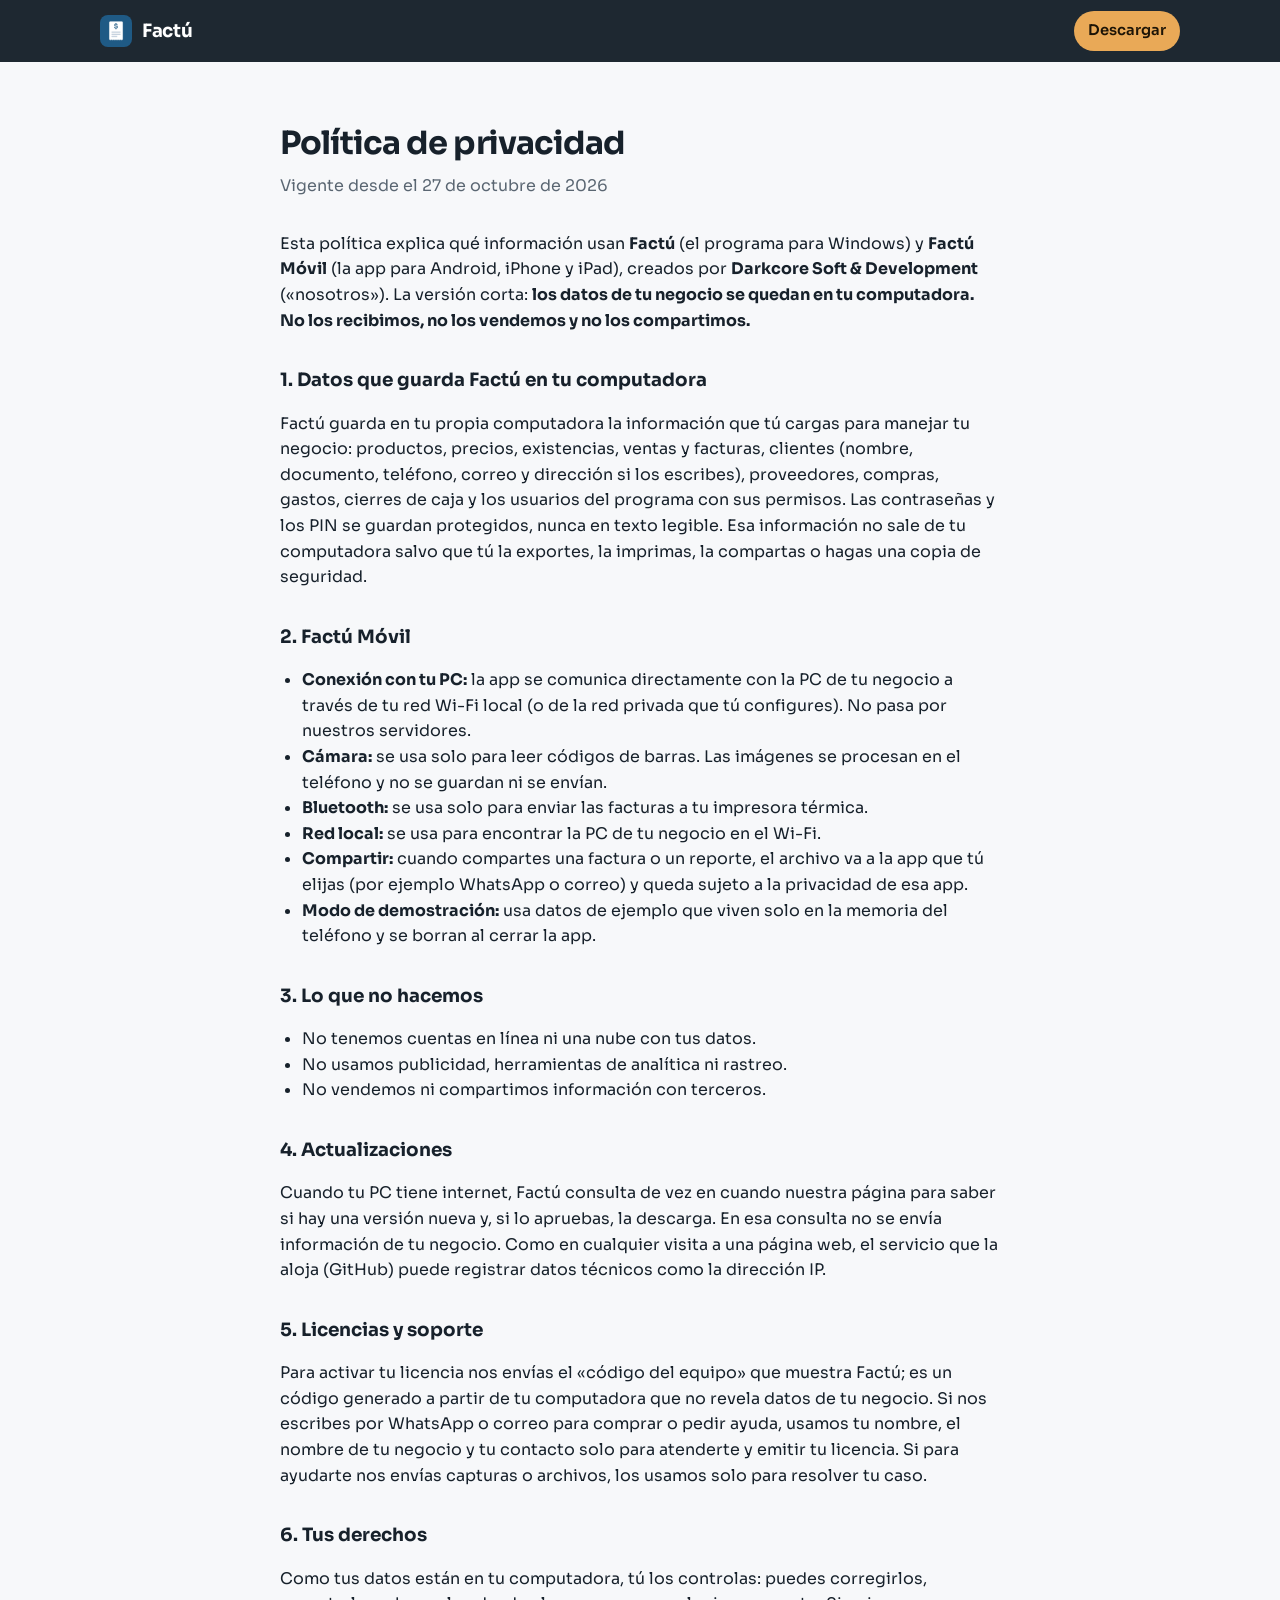
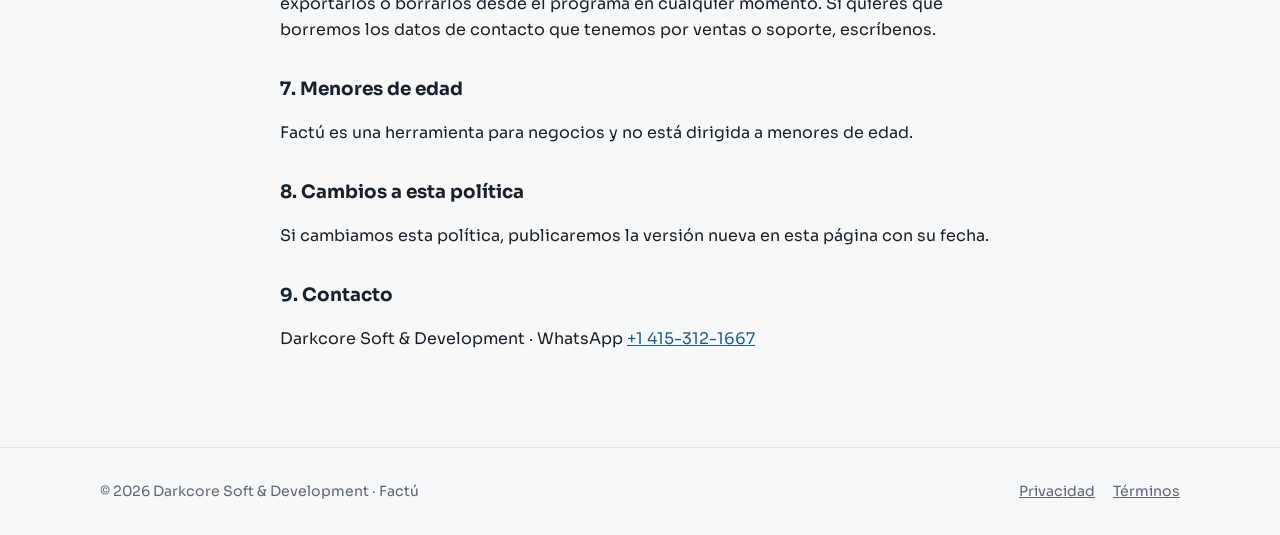
==== privacidad.html @ 59e32b28 "Página de descargas de Factú, privacidad y términos Co-Authored-By: Claude Opus 5.5 <noreply@anthrop" ====
<!doctype html>
<html lang="es">
<head>
<meta charset="utf-8">
<meta name="viewport" content="width=device-width, initial-scale=1">
<title>Privacidad · Factú</title>
<meta name="description" content="Política de privacidad de Factú y Factú Móvil.">
<link rel="icon" href="img/favicon.png">
<link rel="stylesheet" href="estilo.css">
</head>
<body>
<header class="barra"><div class="cont"><a class="marca" href="index.html"><img src="img/icono-192.png" alt="">Factú</a><nav><a class="bt-sm" href="index.html#descargar">Descargar</a></nav></div></header>
<main class="legal">
  <h1>Política de privacidad</h1>
  <p class="fecha">Vigente desde el 27 de octubre de 2026</p>

  <p>Esta política explica qué información usan <b>Factú</b> (el programa para Windows) y <b>Factú Móvil</b> (la app para Android, iPhone y iPad), creados por <b>Darkcore Soft &amp; Development</b> («nosotros»). La versión corta: <b>los datos de tu negocio se quedan en tu computadora. No los recibimos, no los vendemos y no los compartimos.</b></p>

  <h2>1. Datos que guarda Factú en tu computadora</h2>
  <p>Factú guarda en tu propia computadora la información que tú cargas para manejar tu negocio: productos, precios, existencias, ventas y facturas, clientes (nombre, documento, teléfono, correo y dirección si los escribes), proveedores, compras, gastos, cierres de caja y los usuarios del programa con sus permisos. Las contraseñas y los PIN se guardan protegidos, nunca en texto legible. Esa información no sale de tu computadora salvo que tú la exportes, la imprimas, la compartas o hagas una copia de seguridad.</p>

  <h2>2. Factú Móvil</h2>
  <ul>
    <li><b>Conexión con tu PC:</b> la app se comunica directamente con la PC de tu negocio a través de tu red Wi-Fi local (o de la red privada que tú configures). No pasa por nuestros servidores.</li>
    <li><b>Cámara:</b> se usa solo para leer códigos de barras. Las imágenes se procesan en el teléfono y no se guardan ni se envían.</li>
    <li><b>Bluetooth:</b> se usa solo para enviar las facturas a tu impresora térmica.</li>
    <li><b>Red local:</b> se usa para encontrar la PC de tu negocio en el Wi-Fi.</li>
    <li><b>Compartir:</b> cuando compartes una factura o un reporte, el archivo va a la app que tú elijas (por ejemplo WhatsApp o correo) y queda sujeto a la privacidad de esa app.</li>
    <li><b>Modo de demostración:</b> usa datos de ejemplo que viven solo en la memoria del teléfono y se borran al cerrar la app.</li>
  </ul>

  <h2>3. Lo que no hacemos</h2>
  <ul>
    <li>No tenemos cuentas en línea ni una nube con tus datos.</li>
    <li>No usamos publicidad, herramientas de analítica ni rastreo.</li>
    <li>No vendemos ni compartimos información con terceros.</li>
  </ul>

  <h2>4. Actualizaciones</h2>
  <p>Cuando tu PC tiene internet, Factú consulta de vez en cuando nuestra página para saber si hay una versión nueva y, si lo apruebas, la descarga. En esa consulta no se envía información de tu negocio. Como en cualquier visita a una página web, el servicio que la aloja (GitHub) puede registrar datos técnicos como la dirección IP.</p>

  <h2>5. Licencias y soporte</h2>
  <p>Para activar tu licencia nos envías el «código del equipo» que muestra Factú; es un código generado a partir de tu computadora que no revela datos de tu negocio. Si nos escribes por WhatsApp o correo para comprar o pedir ayuda, usamos tu nombre, el nombre de tu negocio y tu contacto solo para atenderte y emitir tu licencia. Si para ayudarte nos envías capturas o archivos, los usamos solo para resolver tu caso.</p>

  <h2>6. Tus derechos</h2>
  <p>Como tus datos están en tu computadora, tú los controlas: puedes corregirlos, exportarlos o borrarlos desde el programa en cualquier momento. Si quieres que borremos los datos de contacto que tenemos por ventas o soporte, escríbenos.</p>

  <h2>7. Menores de edad</h2>
  <p>Factú es una herramienta para negocios y no está dirigida a menores de edad.</p>

  <h2>8. Cambios a esta política</h2>
  <p>Si cambiamos esta política, publicaremos la versión nueva en esta página con su fecha.</p>

  <h2>9. Contacto</h2>
  <p>Darkcore Soft &amp; Development · WhatsApp <a href="https://wa.me/14153121667">+1 415-312-1667</a></p>
</main>
<footer><div class="cont"><span>© 2026 Darkcore Soft &amp; Development · Factú</span><nav><a href="privacidad.html">Privacidad</a><a href="terminos.html">Términos</a></nav></div></footer>
</body>
</html>
---- estilo.css ----
@font-face{font-family:"Sora";src:url("fuentes/Sora.ttf") format("truetype");font-weight:100 800;font-display:swap}
:root{
  --tinta:#17212B;--suave:#5A6672;--linea:#E3E7EB;--fondo:#F7F8FA;--panel:#FFFFFF;
  --azul:#1F5A85;--azul-o:#123A57;--noche:#0B1620;--ambar:#E9A957;--ok:#2C7A4B;
  --r:14px;--f:"Sora",system-ui,-apple-system,"Segoe UI",Roboto,sans-serif;
}
@media (prefers-color-scheme:dark){:root:not([data-theme="light"]){--tinta:#E9EEF3;--suave:#97A6B2;--linea:#25323D;--fondo:#0F161D;--panel:#151E26;--azul:#4A8BC0}}
*{box-sizing:border-box}
html{scroll-behavior:smooth}
body{margin:0;font-family:var(--f);color:var(--tinta);background:var(--fondo);line-height:1.6;-webkit-font-smoothing:antialiased}
a{color:var(--azul)}
img{max-width:100%;display:block}
.cont{max-width:1120px;margin:0 auto;padding:0 20px}
/* Barra */
.barra{position:sticky;top:0;z-index:10;background:rgba(11,22,32,.92);backdrop-filter:blur(10px);color:#fff}
.barra .cont{display:flex;align-items:center;gap:18px;height:62px}
.marca{display:flex;align-items:center;gap:10px;color:#fff;text-decoration:none;font-weight:700;font-size:1.15rem;letter-spacing:-.02em}
.marca img{width:32px;height:32px;border-radius:8px}
.barra nav{margin-left:auto;display:flex;gap:22px;font-size:.92rem}
.barra nav a{color:#C9D6E2;text-decoration:none}
.barra nav a:hover{color:#fff}
.barra .bt-sm{padding:8px 14px;border-radius:999px;background:var(--ambar);color:#1d1406!important;font-weight:600}
@media (max-width:760px){.barra nav a:not(.bt-sm){display:none}}
/* Portada */
.portada{background:radial-gradient(1200px 500px at 80% -10%,#1F5A85 0%,transparent 60%),linear-gradient(180deg,#0B1620,#112535);color:#fff;padding:72px 0 0;overflow:hidden}
.portada .cont{display:grid;grid-template-columns:1.05fr .95fr;gap:40px;align-items:end}
.portada h1{font-size:clamp(2.1rem,4.6vw,3.4rem);line-height:1.08;letter-spacing:-.035em;margin:0 0 18px}
.portada h1 em{font-style:normal;color:var(--ambar)}
.portada p.lead{font-size:1.12rem;color:#C9D6E2;max-width:34em;margin:0 0 28px}
.descargas{display:flex;flex-wrap:wrap;gap:12px;margin-bottom:18px}
.bt{display:inline-flex;align-items:center;gap:10px;padding:13px 20px;border-radius:12px;font-weight:600;text-decoration:none;font-size:.98rem;border:1px solid transparent;transition:transform .12s}
.bt:hover{transform:translateY(-1px)}
.bt svg{width:22px;height:22px;flex:none}
.bt small{display:block;font-weight:400;font-size:.74rem;opacity:.8;line-height:1.1}
.bt span{line-height:1.2}
.bt-1{background:var(--ambar);color:#1d1406}
.bt-2{background:rgba(255,255,255,.08);color:#fff;border-color:rgba(255,255,255,.22)}
.bt-pronto{opacity:.6;cursor:default}
.bt-pronto:hover{transform:none}
.nota-p{font-size:.85rem;color:#97A6B2;margin:0 0 56px}
.escena{position:relative;height:470px}
.escena .pc{position:absolute;right:-190px;bottom:0;width:700px;border-radius:12px 12px 0 0;box-shadow:0 30px 80px rgba(0,0,0,.5);border:1px solid rgba(255,255,255,.12)}
.escena .tel{position:absolute;left:-20px;bottom:-90px;width:220px;border-radius:30px;border:8px solid #0a1219;box-shadow:0 30px 60px rgba(0,0,0,.55)}
@media (max-width:900px){.portada .cont{grid-template-columns:1fr}.escena{height:330px}.escena .pc{width:480px;right:-150px}.escena .tel{width:150px;left:0;bottom:-70px}}
/* Secciones */
section{padding:84px 0}
.sec-t{font-size:clamp(1.6rem,3vw,2.3rem);letter-spacing:-.03em;line-height:1.15;margin:0 0 10px}
.sec-d{color:var(--suave);max-width:40em;margin:0 0 40px;font-size:1.05rem}
.rejilla{display:grid;grid-template-columns:repeat(3,1fr);gap:18px}
@media (max-width:900px){.rejilla{grid-template-columns:1fr 1fr}}
@media (max-width:600px){.rejilla{grid-template-columns:1fr}}
.tarjeta{background:var(--panel);border:1px solid var(--linea);border-radius:var(--r);padding:22px}
.tarjeta h3{margin:12px 0 6px;font-size:1.06rem;letter-spacing:-.01em}
.tarjeta p{margin:0;color:var(--suave);font-size:.95rem}
.ic{width:42px;height:42px;border-radius:11px;display:grid;place-items:center;background:rgba(31,90,133,.1);color:var(--azul)}
.ic svg{width:22px;height:22px}
.dos{display:grid;grid-template-columns:1fr 1fr;gap:48px;align-items:center}
@media (max-width:900px){.dos{grid-template-columns:1fr}}
.lista{list-style:none;padding:0;margin:0 0 24px}
.lista li{padding:8px 0 8px 30px;position:relative}
.lista li::before{content:"";position:absolute;left:0;top:13px;width:18px;height:18px;border-radius:50%;background:rgba(44,122,75,.14) url("data:image/svg+xml,%3Csvg xmlns='http://www.w3.org/2000/svg' viewBox='0 0 24 24' fill='none' stroke='%232C7A4B' stroke-width='3'%3E%3Cpath d='M6 12l4 4 8-8'/%3E%3C/svg%3E") center/12px no-repeat}
.telefonos{display:flex;gap:16px;justify-content:center;padding-top:24px}
.telefonos img{width:32%;min-width:0;border-radius:22px;border:6px solid #0a1219;box-shadow:0 20px 50px rgba(0,0,0,.18)}
.telefonos img:nth-child(2){transform:translateY(-24px)}
.pc-captura{border-radius:12px;border:1px solid var(--linea);box-shadow:0 20px 60px rgba(0,0,0,.14)}
.oscuro{background:var(--noche);color:#fff}
.oscuro .sec-d{color:#A9B8C5}
.oscuro .tarjeta{background:#121F2B;border-color:#22313E}
.oscuro .tarjeta p{color:#A9B8C5}
.oscuro .ic{background:rgba(233,169,87,.14);color:var(--ambar)}
.pasos{counter-reset:p;display:grid;grid-template-columns:repeat(3,1fr);gap:18px}
@media (max-width:900px){.pasos{grid-template-columns:1fr}}
.paso{counter-increment:p}
.paso::before{content:counter(p);display:grid;place-items:center;width:34px;height:34px;border-radius:50%;background:var(--ambar);color:#1d1406;font-weight:700;margin-bottom:10px}
/* Precio / contacto */
.cta{background:linear-gradient(135deg,#1F5A85,#123A57);color:#fff;border-radius:22px;padding:44px;display:grid;grid-template-columns:1.4fr 1fr;gap:28px;align-items:center}
.cta p{color:#C9D6E2;margin:0}
@media (max-width:800px){.cta{grid-template-columns:1fr;padding:30px}}
.wa{background:#25D366;color:#06371b}
/* Preguntas */
details{background:var(--panel);border:1px solid var(--linea);border-radius:12px;padding:16px 20px;margin-bottom:10px}
summary{cursor:pointer;font-weight:600;list-style:none}
summary::-webkit-details-marker{display:none}
summary::after{content:"+";float:right;color:var(--suave);font-weight:400}
details[open] summary::after{content:"–"}
details p{color:var(--suave);margin:10px 0 0}
/* Pie */
footer{border-top:1px solid var(--linea);padding:32px 0;color:var(--suave);font-size:.88rem}
footer .cont{display:flex;flex-wrap:wrap;gap:12px 24px;align-items:center}
footer nav{margin-left:auto;display:flex;gap:18px}
footer a{color:var(--suave)}
/* Páginas legales */
.legal{max-width:760px;margin:0 auto;padding:56px 20px 80px}
.legal h1{font-size:2rem;letter-spacing:-.03em;margin:0 0 4px}
.legal .fecha{color:var(--suave);margin:0 0 32px}
.legal h2{font-size:1.15rem;margin:32px 0 8px}
.legal p,.legal li{color:var(--tinta)}
.legal ul{padding-left:22px}
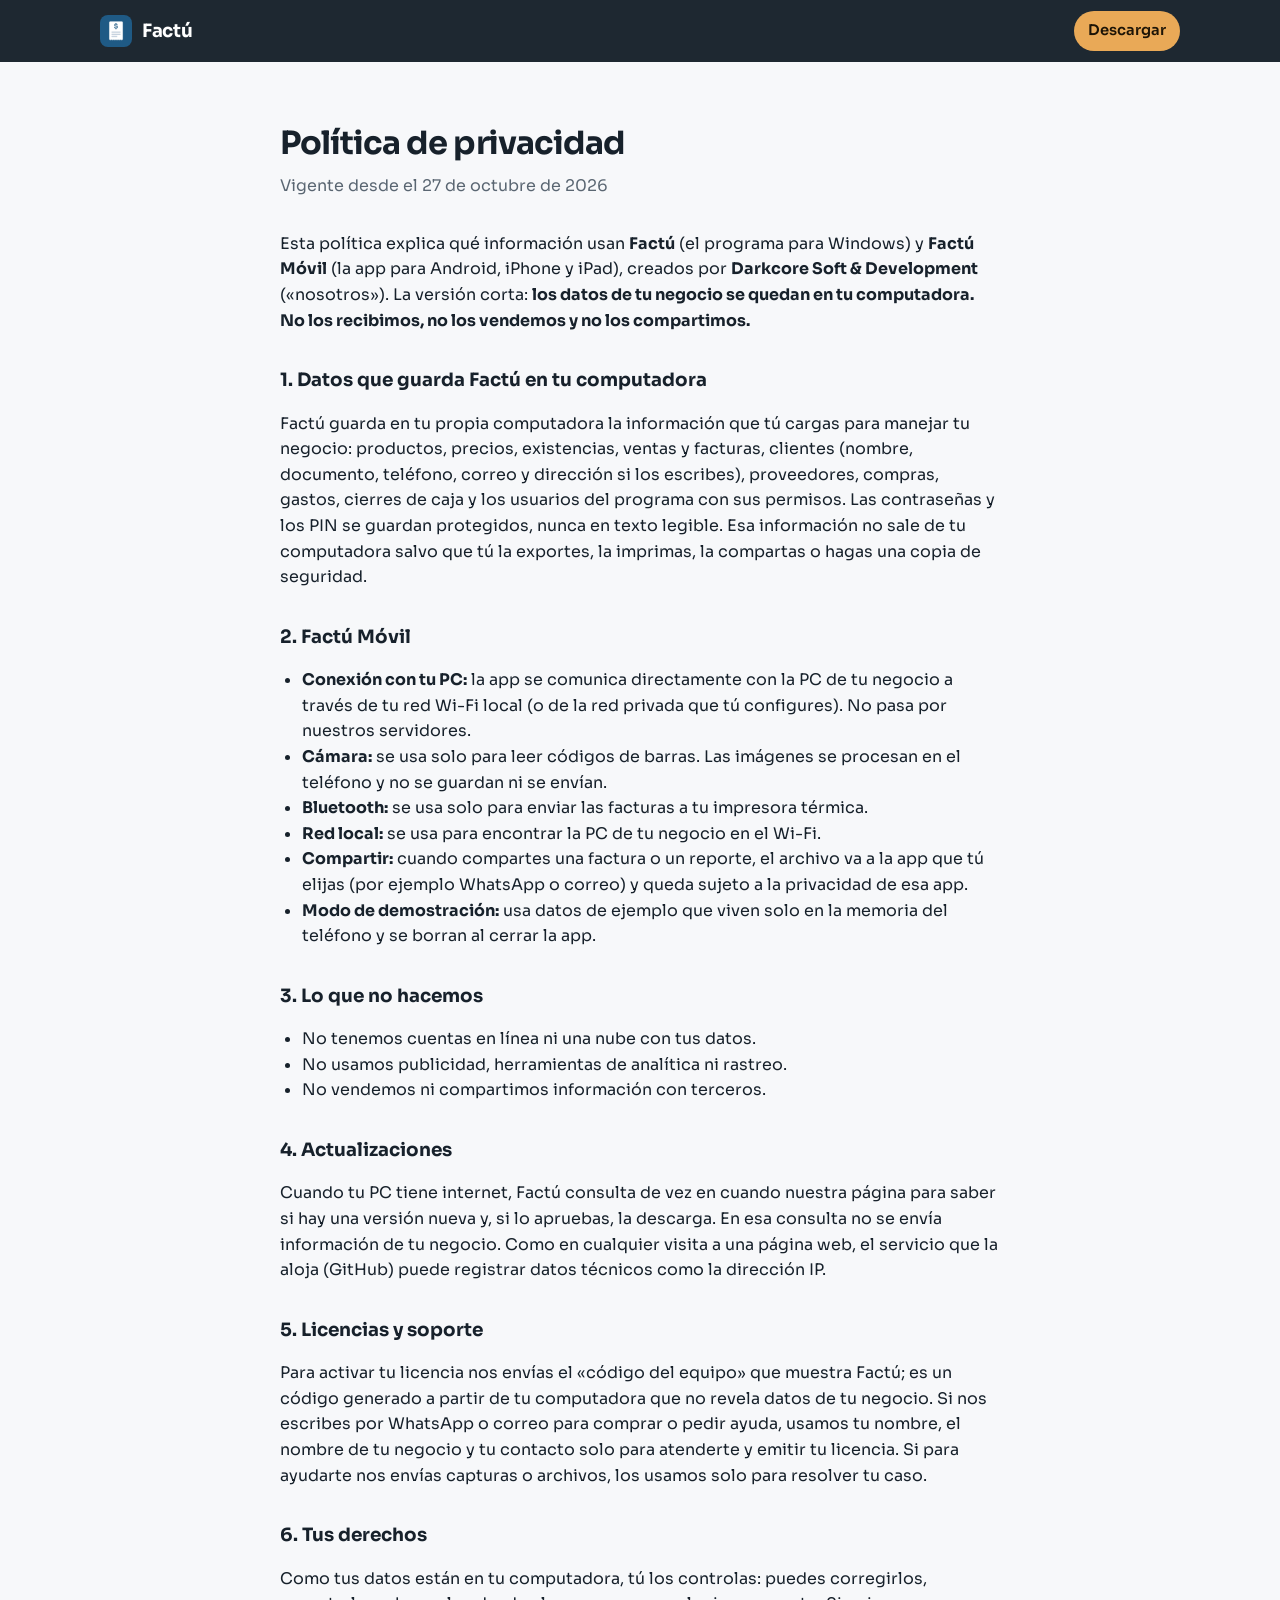
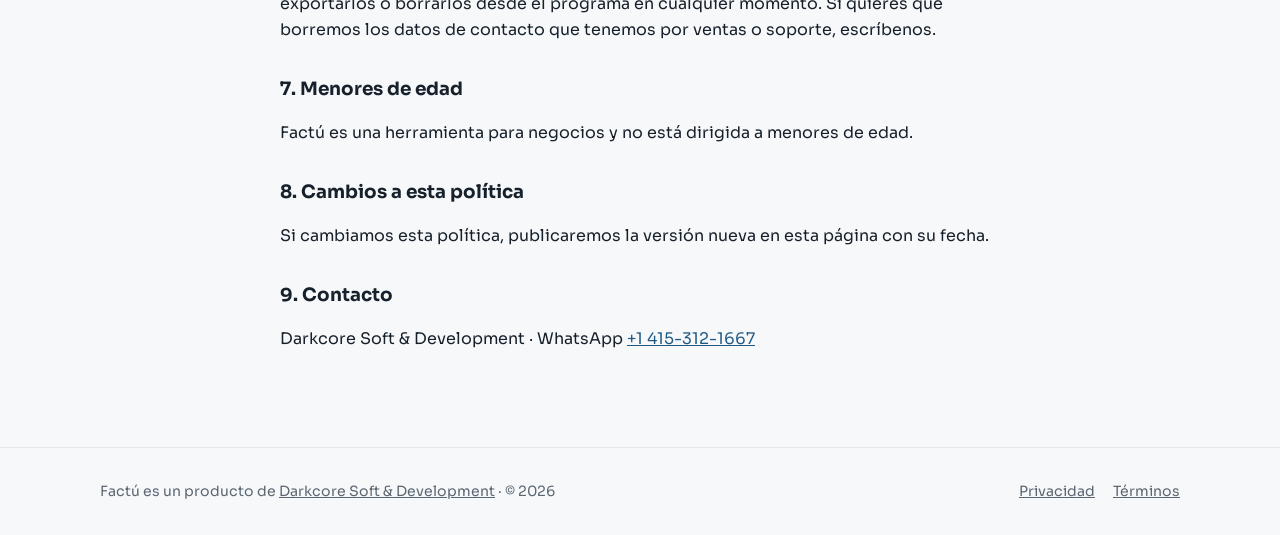
==== commit 81564133: "Enlace a Darkcore en el pie Co-Authored-By: Claude Opus 5.5 <noreply@anthropic.com> Claude-Session: " ====
--- a/privacidad.html
+++ b/privacidad.html
@@ -54,6 +54,6 @@
   <h2>9. Contacto</h2>
   <p>Darkcore Soft &amp; Development · WhatsApp <a href="https://wa.me/14153121667">+1 415-312-1667</a></p>
 </main>
-<footer><div class="cont"><span>© 2026 Darkcore Soft &amp; Development · Factú</span><nav><a href="privacidad.html">Privacidad</a><a href="terminos.html">Términos</a></nav></div></footer>
+<footer><div class="cont"><span>Factú es un producto de <a href="https://darwinrosado1503.github.io/" style="color:inherit">Darkcore Soft &amp; Development</a> · © 2026</span><nav><a href="privacidad.html">Privacidad</a><a href="terminos.html">Términos</a></nav></div></footer>
 </body>
 </html>
